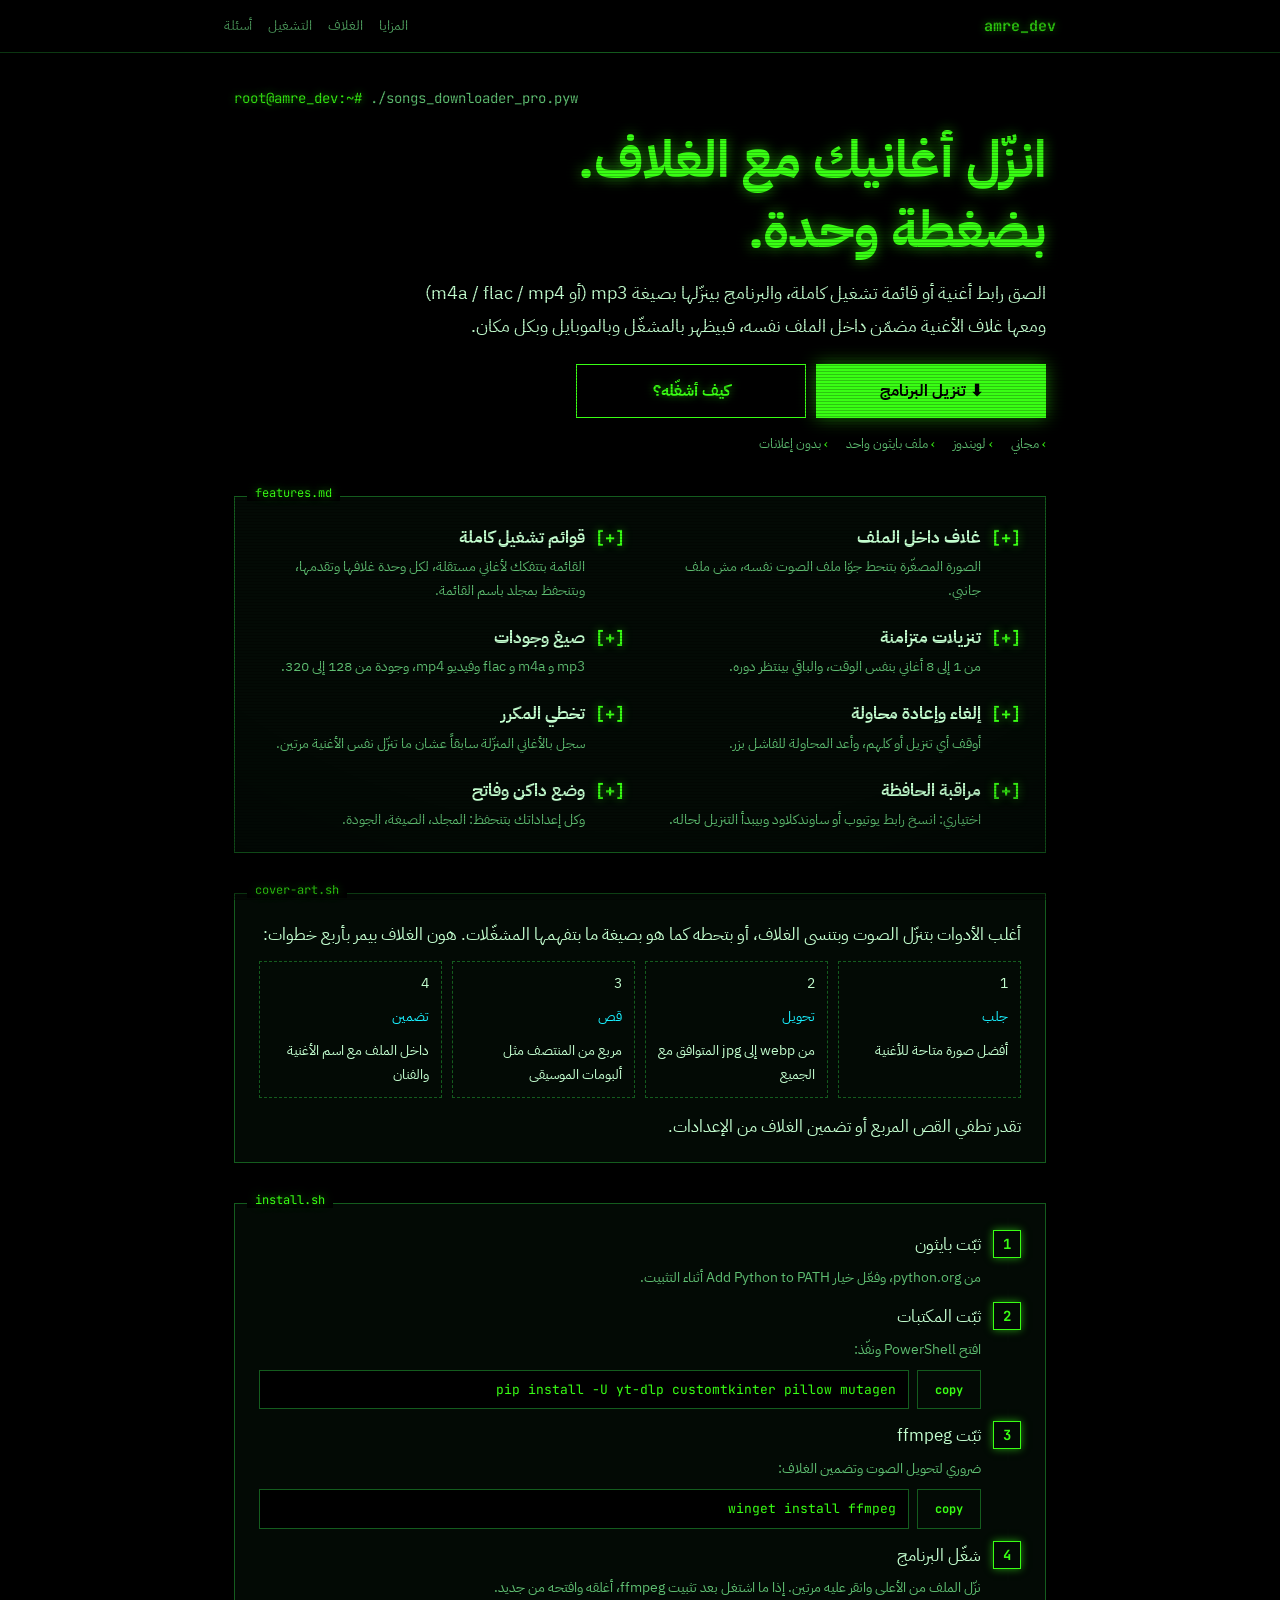
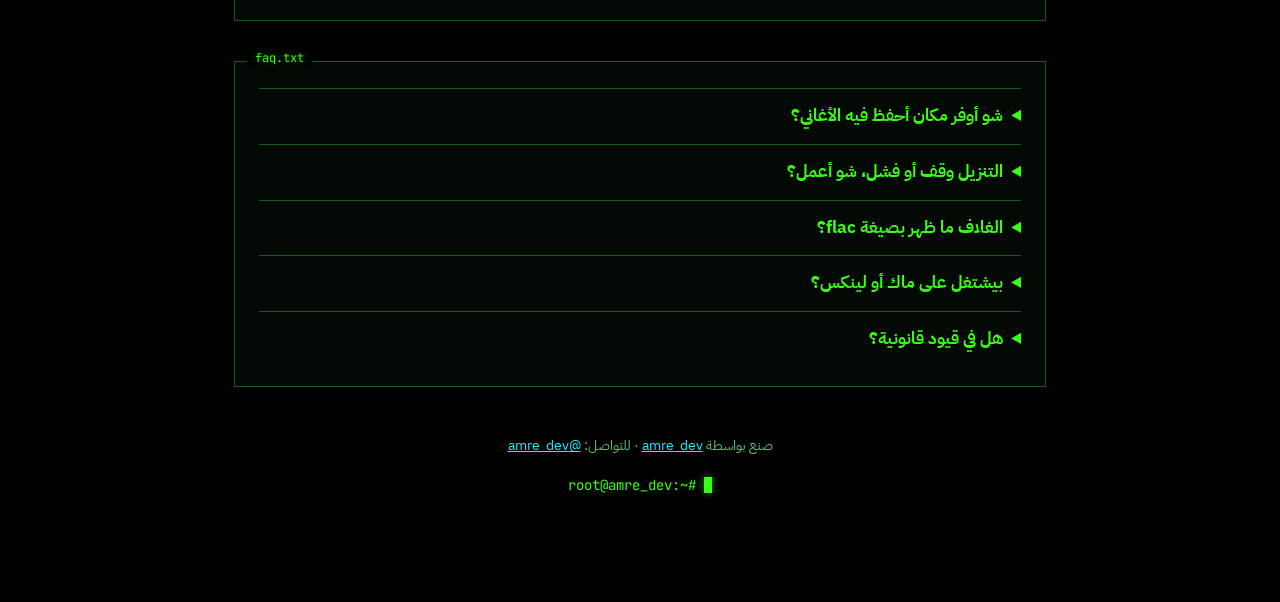
==== songs-downloader/index.html @ 1dce240c "Add songs-downloader landing page Landing page (Arabic, terminal style matching the root site) for t" ====
<!DOCTYPE html>
<html lang="ar" dir="rtl">
<head>
<meta charset="utf-8">
<meta name="viewport" content="width=device-width, initial-scale=1, viewport-fit=cover">
<meta name="color-scheme" content="dark">
<meta name="theme-color" content="#000000">
<title>تنزيل الأغاني | أداة تنزيل الأغاني مع الغلاف</title>
<meta name="description" content="برنامج مجاني لويندوز: الصق رابط أغنية أو قائمة تشغيل كاملة، وانزّلها mp3 مع غلاف الأغنية مضمّن داخل الملف.">
<meta property="og:title" content="تنزيل الأغاني">
<meta property="og:description" content="انزّل أغانيك مع الغلاف مضمّن داخل الملف: mp3 و m4a و flac، وقوائم تشغيل كاملة بضغطة وحدة.">
<meta property="og:type" content="website">
<link href="https://fonts.googleapis.com/css2?family=IBM+Plex+Sans+Arabic:wght@400;600;700&family=JetBrains+Mono:wght@400;700&display=swap" rel="stylesheet">
<style>
:root{
  color-scheme:dark;
  --bg:#000;--panel:#030a05;--neon:#39ff14;--soft:#c4ffd0;--dim:#5fbf72;--line:#145c1e;--cyan:#19f0ff;--red:#ff4d6d;
  --glow:0 0 8px rgba(57,255,20,.55);
  --mono:"JetBrains Mono",ui-monospace,Menlo,Consolas,monospace;
  --ar:"IBM Plex Sans Arabic","Segoe UI",Tahoma,sans-serif;
}
html{scroll-padding-top:68px;background:var(--bg)}
*,*::before,*::after{box-sizing:border-box}
body{margin:0;background:var(--bg);color:var(--soft);font:400 16px/1.8 var(--ar);-webkit-text-size-adjust:100%;overflow-x:hidden;padding-top:env(safe-area-inset-top,0px);padding-bottom:env(safe-area-inset-bottom,0px)}
body::after{content:"";position:fixed;inset:0;pointer-events:none;z-index:15;
  background:repeating-linear-gradient(0deg,rgba(0,0,0,.22) 0 1px,transparent 1px 3px),radial-gradient(ellipse at center,transparent 60%,rgba(0,0,0,.5))}
::selection{background:var(--neon);color:#000}
:focus-visible{outline:2px solid var(--cyan);outline-offset:3px}
a{color:var(--cyan)}
[hidden]{display:none!important}
code,.mono{font-family:var(--mono);direction:ltr;unicode-bidi:embed}

.top{position:sticky;top:0;z-index:10;background:rgba(0,0,0,.92);border-bottom:1px solid var(--line)}
.top>div{display:flex;align-items:center;justify-content:space-between;height:52px;padding:0 14px;max-width:860px;margin:0 auto}
.brand{font:700 15px var(--mono);color:var(--neon);text-shadow:var(--glow);text-decoration:none;direction:ltr}
.nav{display:flex;gap:16px;font-size:14px}
.nav a{color:var(--dim);text-decoration:none}
.nav a:hover{color:var(--neon)}

main{max-width:860px;margin:0 auto;padding:22px 14px 70px}
.cmd{font:400 14px var(--mono);direction:ltr;text-align:left;margin:0 0 8px;color:var(--dim)}
.cmd .u{color:var(--neon);text-shadow:var(--glow)}
h1{font:700 clamp(30px,8vw,52px)/1.35 var(--ar);color:var(--neon);text-shadow:0 0 14px rgba(57,255,20,.6);margin:18px 0 12px}
.lead{font-size:18px;margin:0 0 22px;max-width:640px}
.btns{display:grid;gap:10px}
.btn{font:700 16px var(--ar);display:flex;align-items:center;justify-content:center;gap:8px;min-height:54px;padding:0 22px;text-decoration:none;cursor:pointer;border:1px solid var(--neon)}
.btn.p{background:var(--neon);color:#000;box-shadow:0 0 18px rgba(57,255,20,.45)}
.btn.o{background:none;color:var(--neon);text-shadow:var(--glow)}
.btn:active{transform:scale(.98)}
.meta{display:flex;flex-wrap:wrap;gap:8px 18px;margin:14px 0 0;color:var(--dim);font-size:13px}
.meta span::before{content:"› ";color:var(--neon)}

.box{position:relative;border:1px solid var(--line);background:var(--panel);margin:40px 0 0;padding:22px 16px 16px}
.box>.ttl{position:absolute;top:-12px;inset-inline-start:12px;background:var(--bg);padding:0 8px;font:400 12px var(--mono);color:var(--neon);text-shadow:var(--glow);direction:ltr}
.box p{margin:0 0 10px}.box p:last-child{margin-bottom:0}

.feat{display:grid;gap:16px}
.feat div{display:grid;grid-template-columns:auto minmax(0,1fr);gap:2px 10px}
.feat b{color:var(--neon);text-shadow:var(--glow);font-family:var(--mono)}
.feat span{color:var(--soft);font-weight:700}
.feat small{grid-column:2;color:var(--dim);font-size:14px;line-height:1.7}

.steps{display:grid;gap:12px;margin:0;padding:0;list-style:none;counter-reset:s}
.steps li{counter-increment:s;display:grid;grid-template-columns:auto minmax(0,1fr);gap:4px 12px}
.steps li::before{content:counter(s);width:28px;height:28px;display:grid;place-items:center;border:1px solid var(--neon);color:var(--neon);font:700 14px var(--mono);box-shadow:var(--glow)}
.steps small{grid-column:2;color:var(--dim);font-size:14px}
.code{grid-column:2;min-width:0;display:flex;gap:8px;align-items:stretch;direction:ltr;margin-top:4px}
.code code{flex:1;min-width:0;overflow-x:auto;white-space:normal;word-break:break-all;background:#000;border:1px solid var(--line);color:var(--neon);padding:9px 12px;font-size:13px;line-height:1.5}
.cb{font:700 12px var(--mono);color:var(--neon);background:none;border:1px solid var(--line);width:64px;cursor:pointer}
.cb:active{background:var(--neon);color:#000}

.cover-flow{display:grid;gap:10px;margin:6px 0 14px}
.cover-flow div{border:1px dashed var(--line);padding:10px 12px;font:400 14px/1.7 var(--ar);color:var(--soft);display:flex;gap:10px;align-items:center}
.cover-flow em{font-style:normal;color:var(--cyan)}

.shots{display:grid;gap:16px}
.shots figure{margin:0}
.shots img{display:block;width:100%;height:auto;border:1px solid var(--line);box-shadow:0 0 24px rgba(57,255,20,.12);background:#050505}
.shots figcaption{margin-top:8px;color:var(--dim);font-size:14px}

.faq details{border-top:1px solid var(--line);padding:12px 0}
.faq details:first-child{border-top:0;padding-top:0}
.faq summary{cursor:pointer;color:var(--neon);font-weight:700}
.faq p{margin:8px 0 0;color:var(--soft);font-size:15px}

.foot{margin-top:46px;text-align:center;color:var(--dim);font-size:14px}
.foot .cur{display:inline-block;width:.6em;height:1.1em;background:var(--neon);box-shadow:var(--glow);vertical-align:-3px;animation:b 1s steps(1) infinite}
@keyframes b{50%{opacity:0}}
.toast{position:fixed;bottom:calc(18px + env(safe-area-inset-bottom,0px));left:50%;transform:translate(-50%,12px);background:var(--neon);color:#000;padding:10px 16px;font:700 14px var(--ar);opacity:0;pointer-events:none;transition:.2s;z-index:30;box-shadow:0 0 18px rgba(57,255,20,.5)}
.toast.on{opacity:1;transform:translate(-50%,0)}

@media (min-width:700px){
  body{font-size:17px}main{padding:36px 24px 90px}
  .btns{display:flex}.btn{min-width:230px}
  .feat{grid-template-columns:1fr 1fr;gap:20px 30px}
  .box{padding:26px 24px 20px}
  .cover-flow{grid-template-columns:repeat(4,1fr)}
  .cover-flow div{flex-direction:column;align-items:flex-start}
}
@media (prefers-reduced-motion:reduce){.foot .cur{animation:none}}
</style>
</head>
<body>

<header class="top"><div>
  <a class="brand" href="https://amre.is-a.dev/">amre_dev</a>
  <nav class="nav" aria-label="التنقل">
    <a href="#features">المزايا</a>
    <a href="#cover">الغلاف</a>
    <a href="#install">التشغيل</a>
    <a href="#faq">أسئلة</a>
  </nav>
</div></header>

<main>
  <div class="cmd"><span class="u">root@amre_dev:~#</span> ./songs_downloader_pro.pyw</div>
  <h1>انزّل أغانيك مع الغلاف.<br>بضغطة وحدة.</h1>
  <p class="lead">الصق رابط أغنية أو قائمة تشغيل كاملة، والبرنامج بينزّلها بصيغة mp3 (أو m4a / flac / mp4) ومعها غلاف الأغنية مضمّن داخل الملف نفسه، فبيظهر بالمشغّل وبالموبايل وبكل مكان.</p>
  <div class="btns">
    <a class="btn p" href="songs_downloader_pro.pyw" download>⬇ تنزيل البرنامج</a>
    <a class="btn o" href="#install">كيف أشغّله؟</a>
  </div>
  <div class="meta">
    <span>مجاني</span><span>لويندوز</span><span>ملف بايثون واحد</span><span>بدون إعلانات</span>
  </div>

  <section class="box shots" id="shots" hidden><span class="ttl">./screenshots</span>
    <figure><img src="shots/main.png" alt="الواجهة الرئيسية للبرنامج"><figcaption>الواجهة الرئيسية: الصق الروابط واختر الصيغة والجودة</figcaption></figure>
    <figure><img src="shots/downloading.png" alt="تنزيل عدة أغاني مع معاينة الغلاف"><figcaption>كل أغنية بصفها: غلاف، شريط تقدم، وسرعة التنزيل</figcaption></figure>
    <figure><img src="shots/cover.png" alt="الملف الصوتي بعد التنزيل مع الغلاف"><figcaption>النتيجة: الغلاف ظاهر داخل الملف الصوتي</figcaption></figure>
  </section>

  <section class="box" id="features"><span class="ttl">features.md</span>
    <div class="feat">
      <div><b>[+]</b><span>غلاف داخل الملف</span><small>الصورة المصغّرة بتنحط جوّا ملف الصوت نفسه، مش ملف جانبي.</small></div>
      <div><b>[+]</b><span>قوائم تشغيل كاملة</span><small>القائمة بتتفكك لأغاني مستقلة، لكل وحدة غلافها وتقدمها، وبتنحفظ بمجلد باسم القائمة.</small></div>
      <div><b>[+]</b><span>تنزيلات متزامنة</span><small>من 1 إلى 8 أغاني بنفس الوقت، والباقي بينتظر دوره.</small></div>
      <div><b>[+]</b><span>صيغ وجودات</span><small>mp3 و m4a و flac وفيديو mp4، وجودة من 128 إلى 320.</small></div>
      <div><b>[+]</b><span>إلغاء وإعادة محاولة</span><small>أوقف أي تنزيل أو كلهم، وأعد المحاولة للفاشل بزر.</small></div>
      <div><b>[+]</b><span>تخطي المكرر</span><small>سجل بالأغاني المنزّلة سابقاً عشان ما تنزّل نفس الأغنية مرتين.</small></div>
      <div><b>[+]</b><span>مراقبة الحافظة</span><small>اختياري: انسخ رابط يوتيوب أو ساوندكلاود وبيبدأ التنزيل لحاله.</small></div>
      <div><b>[+]</b><span>وضع داكن وفاتح</span><small>وكل إعداداتك بتنحفظ: المجلد، الصيغة، الجودة.</small></div>
    </div>
  </section>

  <section class="box" id="cover"><span class="ttl">cover-art.sh</span>
    <p>أغلب الأدوات بتنزّل الصوت وبتنسى الغلاف، أو بتحطه كما هو بصيغة ما بتفهمها المشغّلات. هون الغلاف بيمر بأربع خطوات:</p>
    <div class="cover-flow">
      <div>1 <em>جلب</em> أفضل صورة متاحة للأغنية</div>
      <div>2 <em>تحويل</em> من webp إلى jpg المتوافق مع الجميع</div>
      <div>3 <em>قص</em> مربع من المنتصف مثل ألبومات الموسيقى</div>
      <div>4 <em>تضمين</em> داخل الملف مع اسم الأغنية والفنان</div>
    </div>
    <p>تقدر تطفي القص المربع أو تضمين الغلاف من الإعدادات.</p>
  </section>

  <section class="box" id="install"><span class="ttl">install.sh</span>
    <ol class="steps">
      <li>
        <span>ثبّت بايثون</span>
        <small>من python.org، وفعّل خيار Add Python to PATH أثناء التثبيت.</small>
      </li>
      <li>
        <span>ثبّت المكتبات</span>
        <small>افتح PowerShell ونفّذ:</small>
        <div class="code"><code>pip install -U yt-dlp customtkinter pillow mutagen</code><button class="cb" type="button" data-copy="pip install -U yt-dlp customtkinter pillow mutagen">copy</button></div>
      </li>
      <li>
        <span>ثبّت ffmpeg</span>
        <small>ضروري لتحويل الصوت وتضمين الغلاف:</small>
        <div class="code"><code>winget install ffmpeg</code><button class="cb" type="button" data-copy="winget install ffmpeg">copy</button></div>
      </li>
      <li>
        <span>شغّل البرنامج</span>
        <small>نزّل الملف من الأعلى وانقر عليه مرتين. إذا ما اشتغل بعد تثبيت ffmpeg، أغلقه وافتحه من جديد.</small>
      </li>
    </ol>
  </section>

  <section class="box faq" id="faq"><span class="ttl">faq.txt</span>
    <details><summary>شو أوفر مكان أحفظ فيه الأغاني؟</summary><p>افتراضياً مجلد «الأغاني» على سطح المكتب، وتقدر تغيّره من زر «تغيير» وبينحفظ.</p></details>
    <details><summary>التنزيل وقف أو فشل، شو أعمل؟</summary><p>أول شي اضغط «تحديث yt-dlp» من البرنامج، لأن المواقع بتغيّر طريقتها وبتنكسر النسخ القديمة. إذا استمرت المشكلة اضغط على الصف الفاشل لتشوف رسالة الخطأ كاملة، وابعتها لي.</p></details>
    <details><summary>الغلاف ما ظهر بصيغة flac؟</summary><p>تضمين الغلاف بـ flac يحتاج مكتبة mutagen: <code>pip install mutagen</code>.</p></details>
    <details><summary>بيشتغل على ماك أو لينكس؟</summary><p>مصمم لويندوز. الكود بايثون عادي وقد يشتغل على غيره، بس ما جرّبته.</p></details>
    <details><summary>هل في قيود قانونية؟</summary><p>البرنامج واجهة لأداة yt-dlp المفتوحة المصدر. استخدمه فقط لتنزيل محتوى عندك حق تنزيله، وانت المسؤول عن استخدامك له.</p></details>
  </section>

  <div class="foot">
    <p>صنع بواسطة <a href="https://amre.is-a.dev/">amre_dev</a> · للتواصل: <a href="https://t.me/amre_dev" target="_blank" rel="noopener">@amre_dev</a></p>
    <p class="mono"><span style="color:var(--neon)">root@amre_dev:~#</span> <span class="cur"></span></p>
  </div>
</main>

<div class="toast" id="toast" role="status" aria-live="polite">تم النسخ</div>

<script>
(function(){
  // نسخ الأوامر
  var toast=document.getElementById('toast'),tt;
  function show(m){toast.textContent=m;toast.classList.add('on');clearTimeout(tt);tt=setTimeout(function(){toast.classList.remove('on')},1400)}
  document.querySelectorAll('[data-copy]').forEach(function(b){
    b.addEventListener('click',function(){
      var v=b.getAttribute('data-copy');
      function fb(){var t=document.createElement('textarea');t.value=v;t.style.position='fixed';t.style.opacity='0';document.body.appendChild(t);t.select();try{document.execCommand('copy');show('تم النسخ')}catch(e){show('انسخ يدوياً')}t.remove()}
      if(navigator.clipboard&&window.isSecureContext){navigator.clipboard.writeText(v).then(function(){show('تم النسخ')},fb)}else{fb()}
    });
  });

  // معرض الصور: يظهر فقط لما تكون اللقطات موجودة بمجلد shots/
  var sec=document.getElementById('shots'),figs=sec.querySelectorAll('figure'),left=figs.length;
  function check(){if(left>0){sec.hidden=false}}
  figs.forEach(function(f){
    var img=f.querySelector('img');
    function bad(){f.remove();left--;if(left<=0)sec.hidden=true}
    img.addEventListener('error',bad);
    img.addEventListener('load',check);
    if(img.complete){img.naturalWidth?check():bad()}
  });
})();
</script>
</body>
</html>
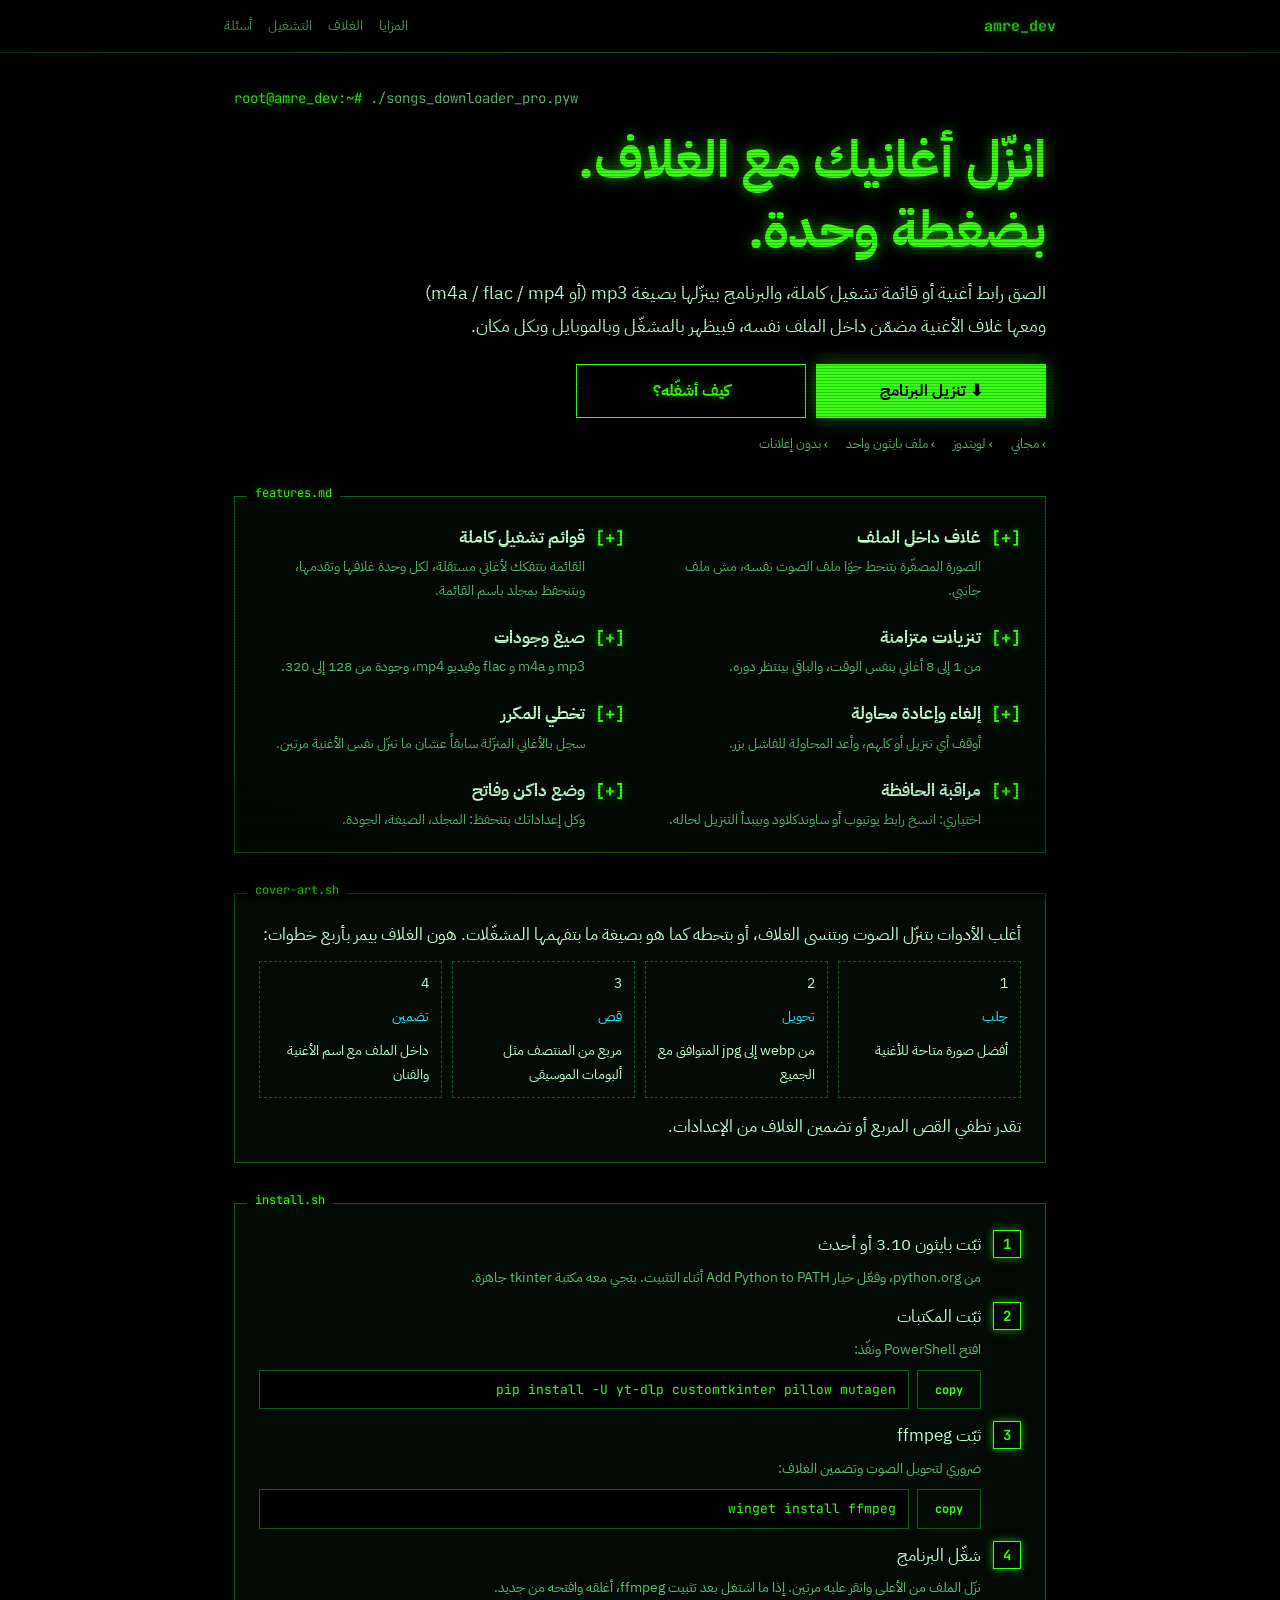
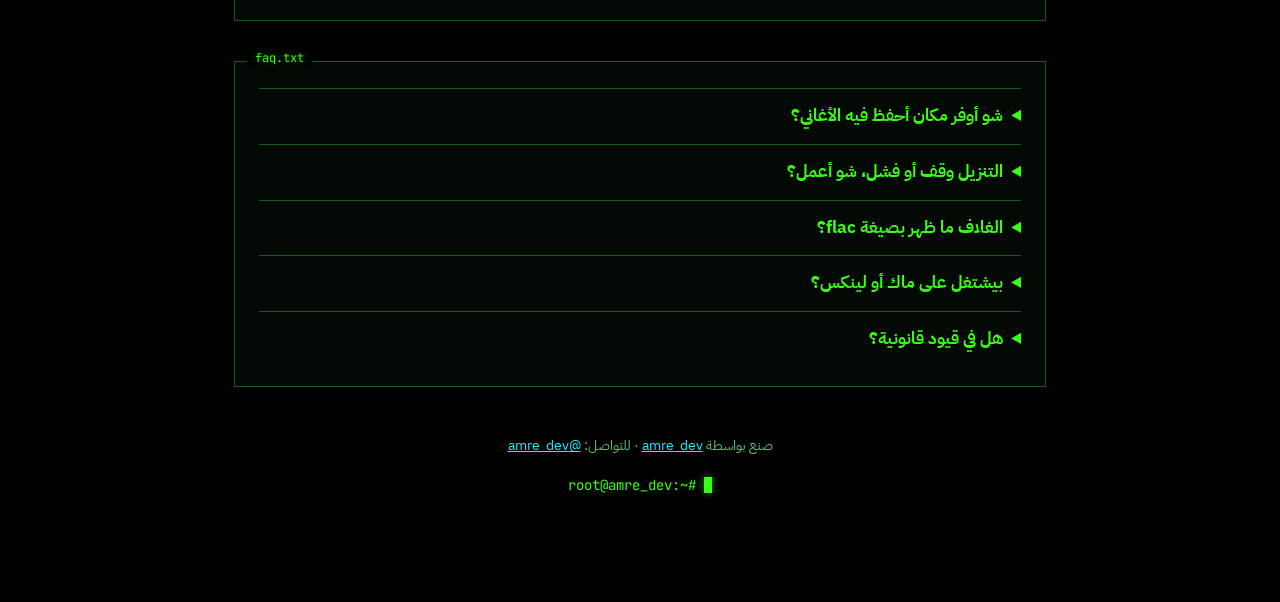
==== commit e15d0d46: "songs-downloader: state required Python version on the landing page Co-Authored-By: Claude Sonnet 5." ====
--- a/songs-downloader/index.html
+++ b/songs-downloader/index.html
@@ -157,8 +157,8 @@
   <section class="box" id="install"><span class="ttl">install.sh</span>
     <ol class="steps">
       <li>
-        <span>ثبّت بايثون</span>
-        <small>من python.org، وفعّل خيار Add Python to PATH أثناء التثبيت.</small>
+        <span>ثبّت بايثون 3.10 أو أحدث</span>
+        <small>من python.org، وفعّل خيار Add Python to PATH أثناء التثبيت. بتجي معه مكتبة tkinter جاهزة.</small>
       </li>
       <li>
         <span>ثبّت المكتبات</span>
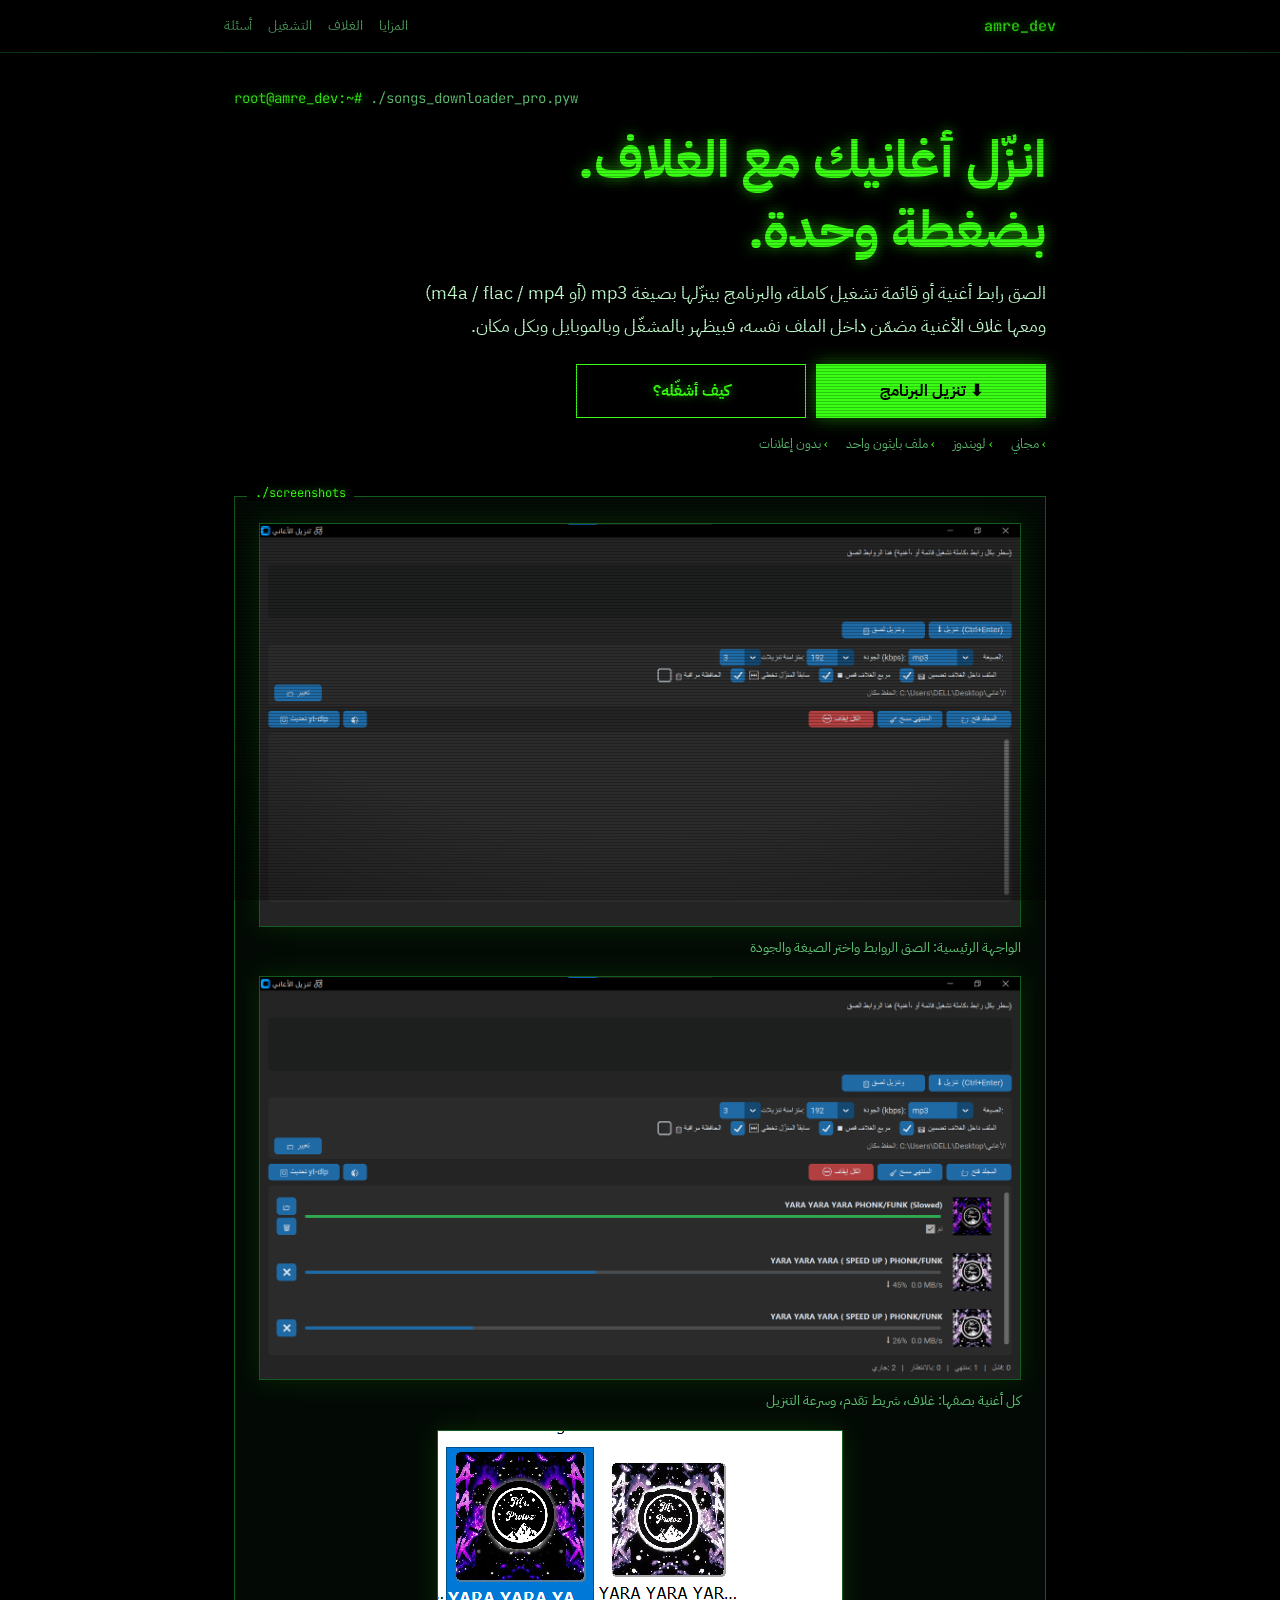
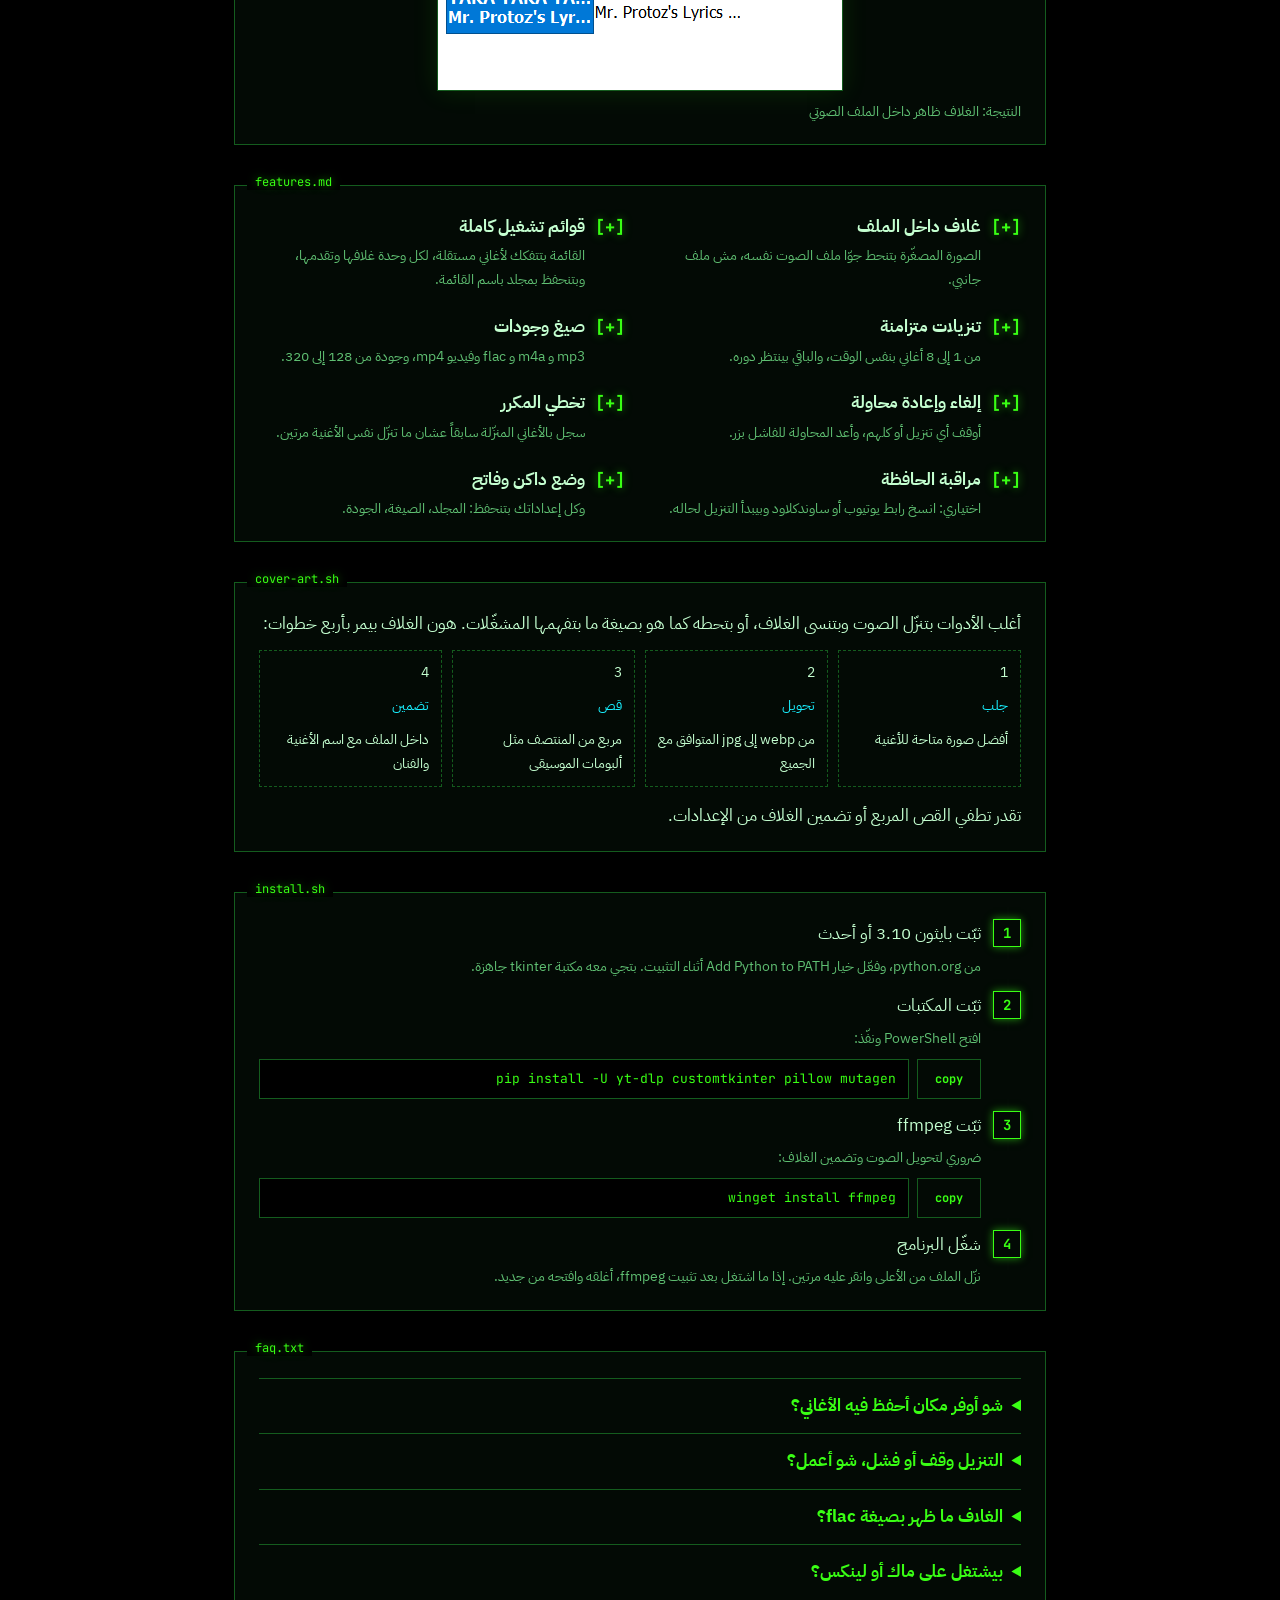
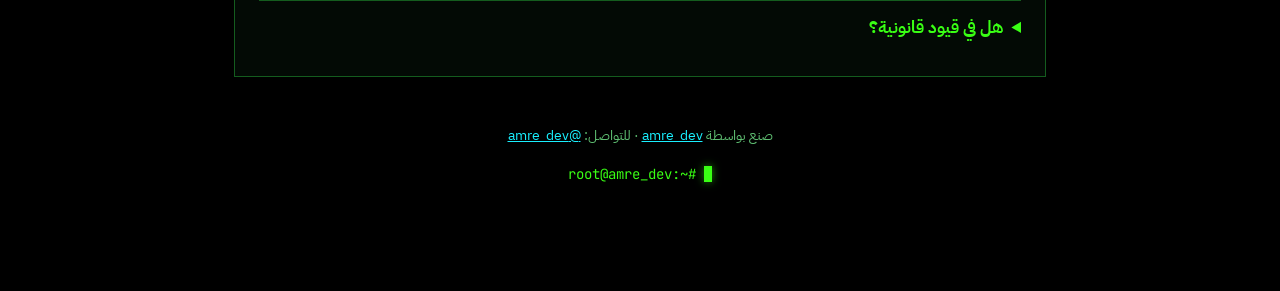
==== commit e8dd004a: "songs-downloader: add real screenshots to the landing page Co-Authored-By: Claude Sonnet 5.5 <norepl" ====
--- a/songs-downloader/index.html
+++ b/songs-downloader/index.html
@@ -76,6 +76,7 @@
 .shots{display:grid;gap:16px}
 .shots figure{margin:0}
 .shots img{display:block;width:100%;height:auto;border:1px solid var(--line);box-shadow:0 0 24px rgba(57,255,20,.12);background:#050505}
+.shots img.s{width:auto;max-width:100%;margin-inline:auto}
 .shots figcaption{margin-top:8px;color:var(--dim);font-size:14px}
 
 .faq details{border-top:1px solid var(--line);padding:12px 0}
@@ -127,7 +128,7 @@
   <section class="box shots" id="shots" hidden><span class="ttl">./screenshots</span>
     <figure><img src="shots/main.png" alt="الواجهة الرئيسية للبرنامج"><figcaption>الواجهة الرئيسية: الصق الروابط واختر الصيغة والجودة</figcaption></figure>
     <figure><img src="shots/downloading.png" alt="تنزيل عدة أغاني مع معاينة الغلاف"><figcaption>كل أغنية بصفها: غلاف، شريط تقدم، وسرعة التنزيل</figcaption></figure>
-    <figure><img src="shots/cover.png" alt="الملف الصوتي بعد التنزيل مع الغلاف"><figcaption>النتيجة: الغلاف ظاهر داخل الملف الصوتي</figcaption></figure>
+    <figure><img class="s" src="shots/cover.png" alt="الملف الصوتي بعد التنزيل مع الغلاف"><figcaption>النتيجة: الغلاف ظاهر داخل الملف الصوتي</figcaption></figure>
   </section>
 
   <section class="box" id="features"><span class="ttl">features.md</span>
